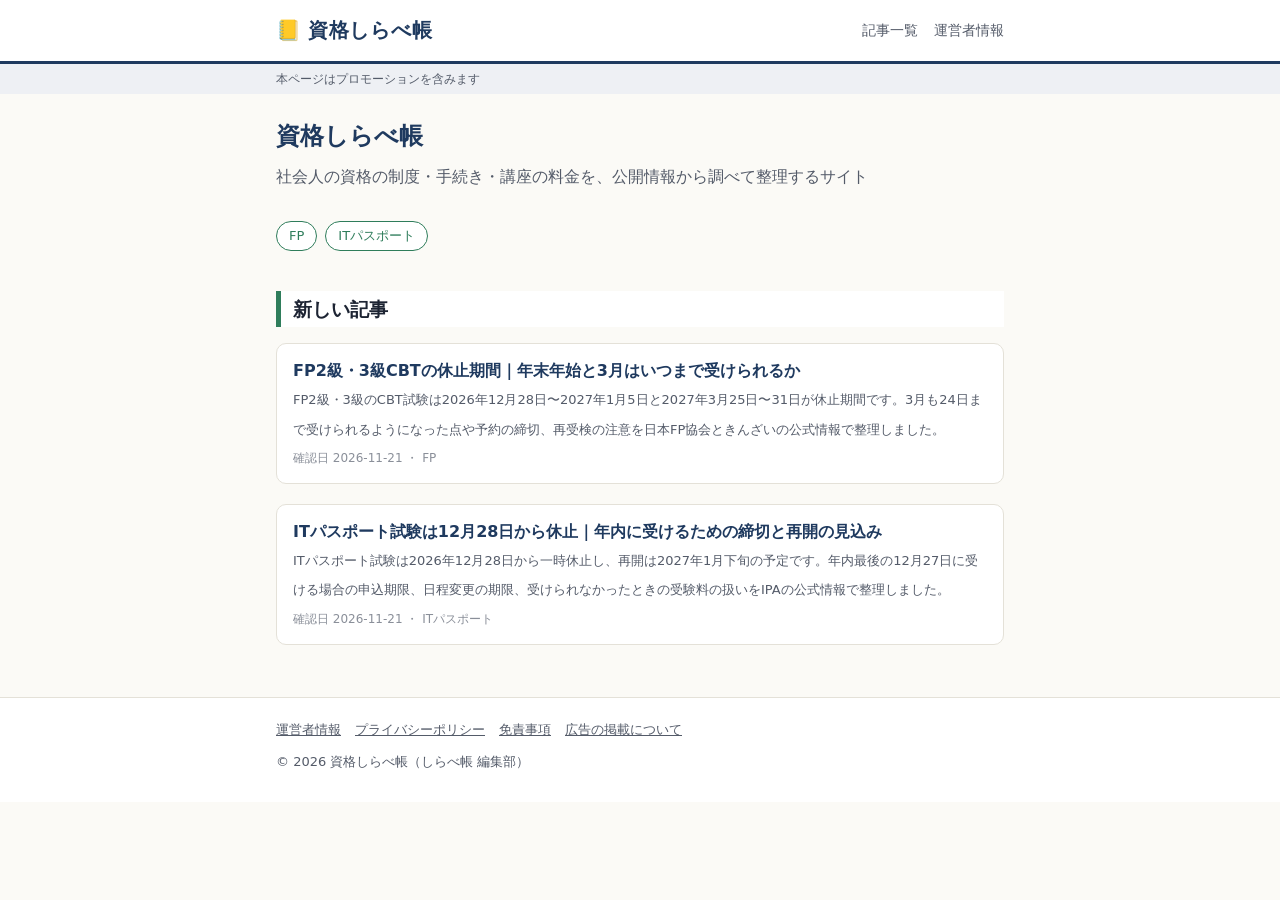
==== index.html @ 78271b06 "サイトを公開" ====
<!doctype html>
<html lang="ja">
<head>
<meta charset="utf-8">
<meta name="viewport" content="width=device-width, initial-scale=1">
<title>資格しらべ帳</title>
<meta name="description" content="社会人の資格の制度・手続き・講座の料金を、公開情報から調べて整理するサイト">
<link rel="canonical" href="https://shikaku-shirabe.github.io/">
<meta property="og:type" content="website">
<meta property="og:title" content="資格しらべ帳">
<meta property="og:description" content="社会人の資格の制度・手続き・講座の料金を、公開情報から調べて整理するサイト">
<meta property="og:url" content="https://shikaku-shirabe.github.io/">
<meta property="og:site_name" content="資格しらべ帳">
<link rel="stylesheet" href="/assets/style.css">

</head>
<body>
<header class="site-head"><div class="wrap">
<a class="logo" href="/"><span aria-hidden="true">📒</span>資格しらべ帳</a>
<nav class="nav" aria-label="サイト内"><a href="/">記事一覧</a><a href="/about/">運営者情報</a></nav>
</div></header>
<div class="pr"><div class="wrap">本ページはプロモーションを含みます</div></div>
<main><div class="wrap">
<section class="hero"><h1>資格しらべ帳</h1><p>社会人の資格の制度・手続き・講座の料金を、公開情報から調べて整理するサイト</p></section>
<ul class="tags"><li><a href="/tag/FP/">FP</a></li><li><a href="/tag/IT%E3%83%91%E3%82%B9%E3%83%9D%E3%83%BC%E3%83%88/">ITパスポート</a></li></ul>
<h2>新しい記事</h2>
<ul class="cards"><li><a class="card" href="/fp-cbt-kyushi-nenmatsu-3gatsu/"><b>FP2級・3級CBTの休止期間｜年末年始と3月はいつまで受けられるか</b><span>FP2級・3級のCBT試験は2026年12月28日〜2027年1月5日と2027年3月25日〜31日が休止期間です。3月も24日まで受けられるようになった点や予約の締切、再受検の注意を日本FP協会ときんざいの公式情報で整理しました。</span><small>確認日 2026-11-21 ・ FP</small></a></li><li><a class="card" href="/itpassport-cbt-kyushi-2026/"><b>ITパスポート試験は12月28日から休止｜年内に受けるための締切と再開の見込み</b><span>ITパスポート試験は2026年12月28日から一時休止し、再開は2027年1月下旬の予定です。年内最後の12月27日に受ける場合の申込期限、日程変更の期限、受けられなかったときの受験料の扱いをIPAの公式情報で整理しました。</span><small>確認日 2026-11-21 ・ ITパスポート</small></a></li></ul>
</div></main>
<footer class="site-foot"><div class="wrap">
<nav aria-label="サイト情報"><a href="/about/">運営者情報</a><a href="/privacy/">プライバシーポリシー</a><a href="/disclaimer/">免責事項</a><a href="/ads/">広告の掲載について</a></nav>
<div>© 2026 資格しらべ帳（しらべ帳 編集部）</div>
</div></footer>
</body>
</html>
---- assets/style.css ----
:root{color-scheme:light;--bg:#fbfaf6;--paper:#ffffff;--ink:#1d2433;--sub:#545b69;--muted:#8a8f99;--line:#e4e1d8;--rule:#eef0f4;--navy:#1f3a5f;--green:#2f7d5b;--green-soft:#eaf4ee;--note:#fff8e1;--link:#1f5fa8}
@media (prefers-color-scheme:dark){:root{color-scheme:dark;--bg:#15171b;--paper:#1c1f24;--ink:#e8e9ec;--sub:#b5b9c2;--muted:#878c96;--line:#2e333b;--rule:#262a31;--navy:#9db8de;--green:#6cc49a;--green-soft:#1d2e26;--note:#2b2719;--link:#8fb8ef}}
*{box-sizing:border-box}
html{-webkit-text-size-adjust:100%}
body{margin:0;background:var(--bg);color:var(--ink);font:16px/1.85 system-ui,-apple-system,"Segoe UI","Hiragino Sans","Yu Gothic UI",Meiryo,sans-serif}
a{color:var(--link)}
.wrap{max-width:760px;margin:0 auto;padding:0 16px}
.site-head{background:var(--paper);border-bottom:3px solid var(--navy)}
.site-head .wrap{display:flex;align-items:center;justify-content:space-between;gap:12px;flex-wrap:wrap;padding-top:12px;padding-bottom:12px}
.logo{font-weight:700;font-size:20px;color:var(--navy);text-decoration:none;letter-spacing:.04em}
.logo span{display:inline-block;margin-right:6px}
.nav{display:flex;gap:16px;font-size:14px}
.nav a{color:var(--sub);text-decoration:none}
.pr{background:var(--rule);color:var(--sub);font-size:12px;padding:4px 0}
main{padding:24px 0 48px}
.paper{position:relative;background:var(--paper);border:1px solid var(--line);border-left:6px solid var(--navy);border-radius:4px 10px 10px 4px;padding:24px 20px;box-shadow:0 1px 0 var(--line),0 4px 0 -1px var(--paper),0 5px 0 -1px var(--line)}
.paper::before{content:"";position:absolute;top:0;bottom:0;left:10px;border-left:1px dashed var(--line)}
@media (min-width:640px){.paper{padding:32px 36px 32px 40px}}
h1{font-size:24px;line-height:1.5;margin:0 0 8px;color:var(--navy)}
h2{font-size:19px;line-height:1.5;margin:36px 0 12px;padding:4px 0 4px 12px;border-left:5px solid var(--green);background:var(--paper)}
h3{font-size:17px;margin:28px 0 8px;color:var(--navy)}
h4{font-size:16px;margin:20px 0 6px}
p{margin:0 0 16px}
.meta{font-size:13px;color:var(--muted);margin-bottom:20px}
.meta b{color:var(--green);font-weight:600}
.lead{position:relative;background:var(--green-soft);border:1px solid var(--green);border-radius:8px;padding:18px 16px 4px;margin:8px 0 24px}
.lead-label{position:absolute;top:-11px;left:12px;background:var(--green);color:#fff;font-size:12px;font-weight:700;padding:0 10px;border-radius:999px;line-height:22px}
.table-wrap{overflow-x:auto;margin:0 0 20px;-webkit-overflow-scrolling:touch}
table{border-collapse:collapse;width:100%;min-width:420px;background:var(--paper);font-size:14px;line-height:1.6}
th,td{border:1px solid var(--line);padding:8px 10px;text-align:left;vertical-align:top}
th{background:var(--rule);font-weight:600}
ul,ol{padding-left:1.4em;margin:0 0 16px}
li{margin:4px 0}
blockquote{margin:0 0 16px;padding:8px 14px;border-left:4px solid var(--line);color:var(--sub);background:var(--paper)}
hr{border:0;border-top:1px dashed var(--line);margin:28px 0}
code{background:var(--rule);padding:1px 5px;border-radius:4px;font-size:.92em}
.aff-box{margin:20px 0;text-align:center}
a.aff{display:inline-block;background:var(--green);color:#fff;text-decoration:none;font-weight:700;padding:12px 22px;border-radius:999px}
p a.aff{display:inline;background:none;color:var(--link);text-decoration:underline;padding:0;font-weight:600}
.sources{margin-top:36px;padding:16px;background:var(--note);border-radius:8px;font-size:14px}
.sources h2{margin:0 0 8px;border:0;padding:0;font-size:15px;background:none}
.sources ol{margin:0}
.sources li{overflow-wrap:anywhere}
.cards{list-style:none;padding:0;margin:0;display:grid;gap:12px}
.card{display:block;background:var(--paper);border:1px solid var(--line);border-radius:10px;padding:14px 16px;text-decoration:none;color:var(--ink)}
.card:hover{border-color:var(--green)}
.card b{display:block;font-size:16px;line-height:1.6;color:var(--navy)}
.card span{font-size:13px;color:var(--sub)}
.card small{display:block;font-size:12px;color:var(--muted);margin-top:4px}
.tags{display:flex;gap:8px;flex-wrap:wrap;margin:0 0 20px;padding:0;list-style:none}
.tags a{display:inline-block;font-size:13px;padding:2px 12px;border:1px solid var(--green);border-radius:999px;color:var(--green);text-decoration:none;background:var(--paper)}
.hero{margin-bottom:24px}
.hero p{color:var(--sub);margin:0}
.related{margin-top:32px}
.related h2{font-size:16px}
.empty{color:var(--muted)}
.site-foot{border-top:1px solid var(--line);background:var(--paper);font-size:13px;color:var(--sub);padding:20px 0 28px}
.site-foot nav{display:flex;gap:14px;flex-wrap:wrap;margin-bottom:8px}
.site-foot a{color:var(--sub)}
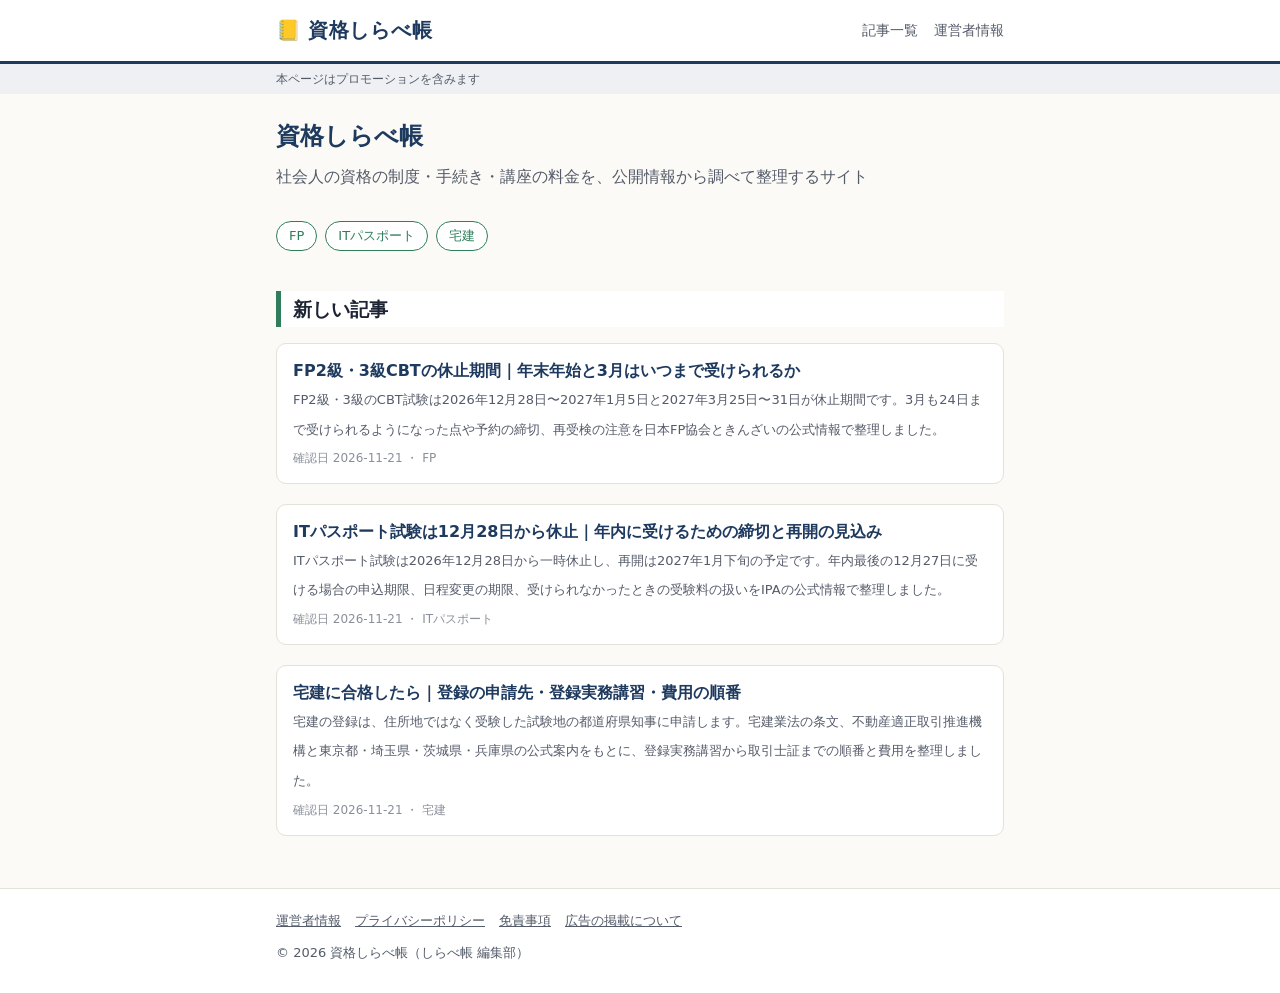
==== commit a7b50e93: "記事を公開: takken-goukaku-go-touroku-shinseisaki" ====
--- a/index.html
+++ b/index.html
@@ -22,9 +22,9 @@
 <div class="pr"><div class="wrap">本ページはプロモーションを含みます</div></div>
 <main><div class="wrap">
 <section class="hero"><h1>資格しらべ帳</h1><p>社会人の資格の制度・手続き・講座の料金を、公開情報から調べて整理するサイト</p></section>
-<ul class="tags"><li><a href="/tag/FP/">FP</a></li><li><a href="/tag/IT%E3%83%91%E3%82%B9%E3%83%9D%E3%83%BC%E3%83%88/">ITパスポート</a></li></ul>
+<ul class="tags"><li><a href="/tag/FP/">FP</a></li><li><a href="/tag/IT%E3%83%91%E3%82%B9%E3%83%9D%E3%83%BC%E3%83%88/">ITパスポート</a></li><li><a href="/tag/%E5%AE%85%E5%BB%BA/">宅建</a></li></ul>
 <h2>新しい記事</h2>
-<ul class="cards"><li><a class="card" href="/fp-cbt-kyushi-nenmatsu-3gatsu/"><b>FP2級・3級CBTの休止期間｜年末年始と3月はいつまで受けられるか</b><span>FP2級・3級のCBT試験は2026年12月28日〜2027年1月5日と2027年3月25日〜31日が休止期間です。3月も24日まで受けられるようになった点や予約の締切、再受検の注意を日本FP協会ときんざいの公式情報で整理しました。</span><small>確認日 2026-11-21 ・ FP</small></a></li><li><a class="card" href="/itpassport-cbt-kyushi-2026/"><b>ITパスポート試験は12月28日から休止｜年内に受けるための締切と再開の見込み</b><span>ITパスポート試験は2026年12月28日から一時休止し、再開は2027年1月下旬の予定です。年内最後の12月27日に受ける場合の申込期限、日程変更の期限、受けられなかったときの受験料の扱いをIPAの公式情報で整理しました。</span><small>確認日 2026-11-21 ・ ITパスポート</small></a></li></ul>
+<ul class="cards"><li><a class="card" href="/fp-cbt-kyushi-nenmatsu-3gatsu/"><b>FP2級・3級CBTの休止期間｜年末年始と3月はいつまで受けられるか</b><span>FP2級・3級のCBT試験は2026年12月28日〜2027年1月5日と2027年3月25日〜31日が休止期間です。3月も24日まで受けられるようになった点や予約の締切、再受検の注意を日本FP協会ときんざいの公式情報で整理しました。</span><small>確認日 2026-11-21 ・ FP</small></a></li><li><a class="card" href="/itpassport-cbt-kyushi-2026/"><b>ITパスポート試験は12月28日から休止｜年内に受けるための締切と再開の見込み</b><span>ITパスポート試験は2026年12月28日から一時休止し、再開は2027年1月下旬の予定です。年内最後の12月27日に受ける場合の申込期限、日程変更の期限、受けられなかったときの受験料の扱いをIPAの公式情報で整理しました。</span><small>確認日 2026-11-21 ・ ITパスポート</small></a></li><li><a class="card" href="/takken-goukaku-go-touroku-shinseisaki/"><b>宅建に合格したら｜登録の申請先・登録実務講習・費用の順番</b><span>宅建の登録は、住所地ではなく受験した試験地の都道府県知事に申請します。宅建業法の条文、不動産適正取引推進機構と東京都・埼玉県・茨城県・兵庫県の公式案内をもとに、登録実務講習から取引士証までの順番と費用を整理しました。</span><small>確認日 2026-11-21 ・ 宅建</small></a></li></ul>
 </div></main>
 <footer class="site-foot"><div class="wrap">
 <nav aria-label="サイト情報"><a href="/about/">運営者情報</a><a href="/privacy/">プライバシーポリシー</a><a href="/disclaimer/">免責事項</a><a href="/ads/">広告の掲載について</a></nav>
